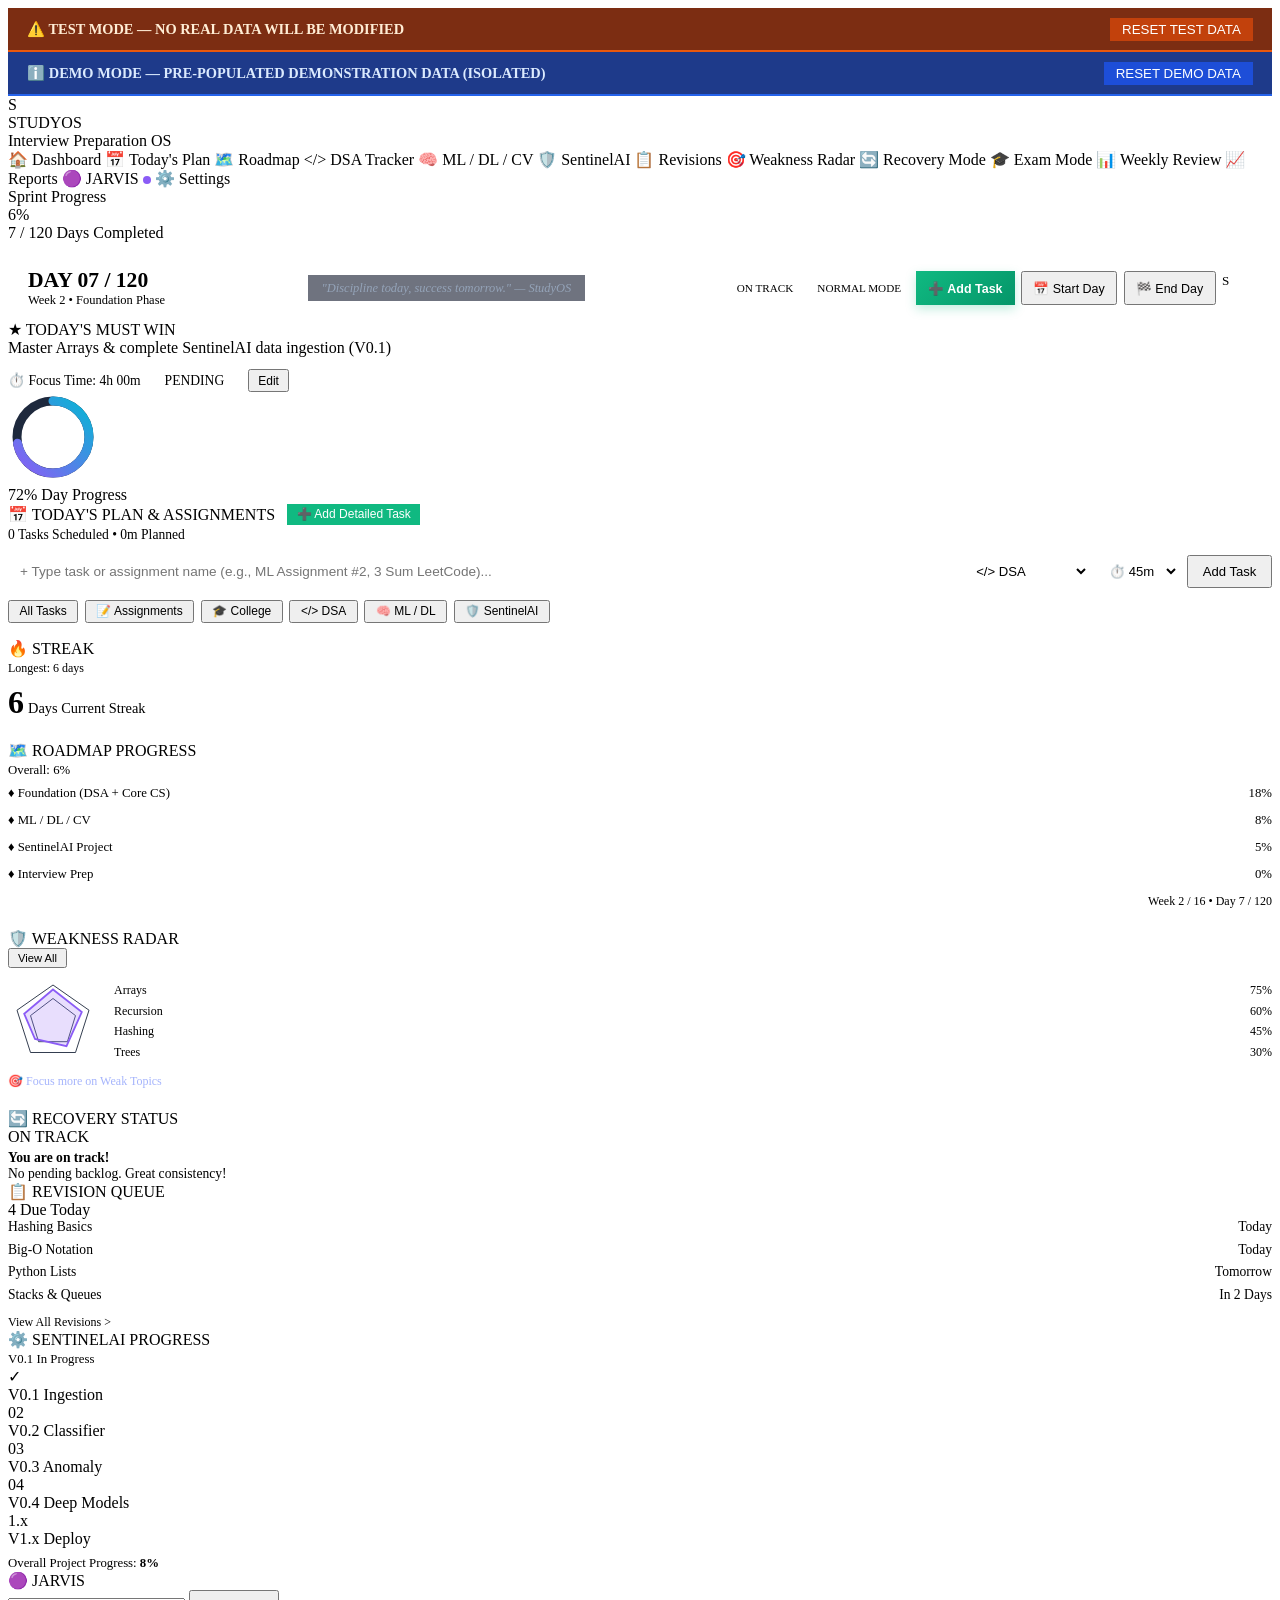
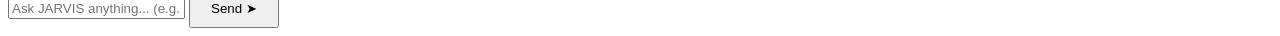
==== app/static/index.html @ 67cf2a75 "Initial commit: StudyOS production setup with docs, tests, and kiosk support" ====
<!DOCTYPE html>
<html lang="en">
<head>
  <meta charset="UTF-8">
  <meta name="viewport" content="width=device-width, initial-scale=1.0">
  <title>StudyOS — Interview Preparation Command Center</title>
  <link rel="stylesheet" href="/static/css/styles.css?v=3">
</head>
<body>
  <!-- Mode Banners -->
  <div id="test-mode-banner" style="display:none; background:#7c2d12; color:#ffedd5; padding:0.6rem 1.2rem; text-align:center; font-weight:600; font-size:0.9rem; border-bottom:2px solid #ea580c; display:flex; justify-content:space-between; align-items:center;">
    <span>⚠️ TEST MODE — NO REAL DATA WILL BE MODIFIED</span>
    <button class="btn btn-secondary" style="background:#c2410c; color:#fff; border:none; padding:0.25rem 0.75rem;" onclick="resetTestData()">RESET TEST DATA</button>
  </div>

  <div id="demo-mode-banner" style="display:none; background:#1e3a8a; color:#dbeafe; padding:0.6rem 1.2rem; text-align:center; font-weight:600; font-size:0.9rem; border-bottom:2px solid #2563eb; display:flex; justify-content:space-between; align-items:center;">
    <span>ℹ️ DEMO MODE — PRE-POPULATED DEMONSTRATION DATA (ISOLATED)</span>
    <button class="btn btn-secondary" style="background:#1d4ed8; color:#fff; border:none; padding:0.25rem 0.75rem;" onclick="resetDemoData()">RESET DEMO DATA</button>
  </div>

  <div class="app-container">
    <!-- Left Navigation Sidebar -->
    <aside class="sidebar">
      <div class="sidebar-brand">
        <div class="brand-icon">S</div>
        <div>
          <div class="brand-name">STUDYOS</div>
          <div class="brand-sub">Interview Preparation OS</div>
        </div>
      </div>

      <nav class="sidebar-nav">
        <a class="nav-item active" onclick="setActiveNavItem(this); loadDashboardData();"><span class="nav-item-icon">🏠</span> Dashboard</a>
        <a class="nav-item" onclick="setActiveNavItem(this); openModal('start-day-modal');"><span class="nav-item-icon">📅</span> Today's Plan</a>
        <a class="nav-item" onclick="openRoadmapHub(this)"><span class="nav-item-icon">🗺️</span> Roadmap</a>
        <a class="nav-item" onclick="openDsaTrackerHub(this)"><span class="nav-item-icon">&lt;/&gt;</span> DSA Tracker</a>
        <a class="nav-item" onclick="openMlConceptsHub(this)"><span class="nav-item-icon">🧠</span> ML / DL / CV</a>
        <a class="nav-item" onclick="openSentinelAiHub(this)"><span class="nav-item-icon">🛡️</span> SentinelAI</a>
        <a class="nav-item" onclick="openRevisionsHub(this)"><span class="nav-item-icon">📋</span> Revisions</a>
        <a class="nav-item" onclick="openWeaknessRadarHub(this)"><span class="nav-item-icon">🎯</span> Weakness Radar</a>
        <a class="nav-item" onclick="openRecoveryHub(this)"><span class="nav-item-icon">🔄</span> Recovery Mode</a>
        <a class="nav-item" onclick="openExamModeHub(this)"><span class="nav-item-icon">🎓</span> Exam Mode</a>
        <a class="nav-item" onclick="setActiveNavItem(this); openModal('weekly-review-modal');"><span class="nav-item-icon">📊</span> Weekly Review</a>
        <a class="nav-item" onclick="openReportsHub(this)"><span class="nav-item-icon">📈</span> Reports</a>
        <a class="nav-item" onclick="setActiveNavItem(this); document.getElementById('jarvis-input').focus();"><span class="nav-item-icon">🟣</span> JARVIS <span style="display:inline-block; width:8px; height:8px; background:#8b5cf6; border-radius:50%; margin-left:auto;"></span></a>
        <a class="nav-item" onclick="openSettingsHub(this)"><span class="nav-item-icon">⚙️</span> Settings</a>
      </nav>

      <!-- Sidebar Sprint Widget -->
      <div class="sidebar-sprint-widget">
        <div class="widget-title">Sprint Progress</div>
        <div id="sidebar-sprint-pct" class="widget-val">6%</div>
        <div id="sidebar-sprint-sub" class="widget-sub">7 / 120 Days Completed</div>
        <div class="progress-bar-bg" style="margin-top:0.5rem; height:6px;">
          <div id="sidebar-sprint-bar" class="progress-bar-fill" style="width:6%;"></div>
        </div>
      </div>
    </aside>

    <!-- Main Controller Section -->
    <main class="controller-main">
      <!-- Top Header Navbar -->
      <header class="top-header" style="display:flex; justify-content:space-between; align-items:center; padding:0.75rem 1.25rem; background:var(--bg-surface); border-bottom:1px solid var(--border-subtle); gap:0.75rem; width:100%; box-sizing:border-box;">
        <div class="header-day-info" style="display:flex; align-items:baseline; gap:0.5rem; flex-shrink:0;">
          <div>
            <div id="sprint-day-badge" class="header-day-title" style="font-family:var(--font-display); font-size:1.35rem; font-weight:800; white-space:nowrap;">DAY 07 / 120</div>
            <div id="sprint-month-text" class="header-week-sub" style="font-size:0.78rem; color:var(--text-secondary); white-space:nowrap;">Week 2 • Foundation Phase</div>
          </div>
        </div>

        <div class="header-quote-box" style="background:rgba(15,23,42,0.6); border:1px solid var(--border-subtle); border-radius:var(--radius-sm); padding:0.35rem 0.85rem; text-align:center; font-size:0.78rem; color:#94A3B8; font-style:italic; white-space:nowrap; overflow:hidden; text-overflow:ellipsis; max-width:260px;">
          "Discipline today, success tomorrow." — StudyOS
        </div>

        <div class="header-actions" style="display:flex; align-items:center; gap:0.4rem; flex-shrink:0; flex-wrap:nowrap;">
          <span id="health-badge" class="badge badge-green" style="white-space:nowrap; flex-shrink:0; font-size:0.7rem; padding:0.25rem 0.55rem;">ON TRACK</span>
          <span id="sprint-mode-badge" class="badge badge-indigo" style="white-space:nowrap; flex-shrink:0; font-size:0.7rem; padding:0.25rem 0.55rem;">NORMAL MODE</span>
          
          <button id="start-sprint-btn" class="btn btn-accent" style="display:none; white-space:nowrap; flex-shrink:0; background:linear-gradient(135deg, #6366F1, #8B5CF6); color:#fff; font-weight:700; border:none; padding:0.35rem 0.65rem; height:34px; font-size:0.78rem;" onclick="openModal('start-sprint-modal')">🚀 Start Sprint</button>

          <button class="btn btn-accent" style="white-space:nowrap; flex-shrink:0; background:linear-gradient(135deg, #10B981, #059669); color:#fff; font-weight:700; border:none; padding:0.35rem 0.75rem; height:34px; font-size:0.78rem; box-shadow:0 4px 10px rgba(16,185,129,0.25);" onclick="openModal('add-task-modal')">➕ Add Task</button>
          <button class="btn btn-primary" style="white-space:nowrap; flex-shrink:0; padding:0.35rem 0.65rem; height:34px; font-size:0.78rem;" onclick="openModal('start-day-modal')">📅 Start Day</button>
          <button class="btn btn-secondary" style="white-space:nowrap; flex-shrink:0; padding:0.35rem 0.65rem; height:34px; font-size:0.78rem;" onclick="openModal('end-day-modal')">🏁 End Day</button>
          <div class="avatar-circle" style="flex-shrink:0; width:30px; height:30px; font-size:0.82rem;" title="User Profile">S</div>
        </div>
      </header>

      <!-- Main Dashboard Content Grid -->
      <div class="dashboard-grid">

        <!-- Row 1: Today's Must Win Banner Card -->
        <div class="card col-12 must-win-card">
          <div style="flex:1;">
            <div class="must-win-title">
              ★ TODAY'S MUST WIN
            </div>
            <div id="ctrl-must-win-text" class="must-win-text">
              Master Arrays & complete SentinelAI data ingestion (V0.1)
            </div>
            <div style="display:flex; gap:1.5rem; align-items:center; margin-top:0.75rem; font-size:0.85rem; color:var(--text-secondary);">
              <span>⏱️ Focus Time: 4h 00m</span>
              <span id="ctrl-must-win-badge" class="badge badge-indigo">PENDING</span>
              <button class="btn btn-secondary" style="padding:0.15rem 0.5rem; font-size:0.75rem;" onclick="promptUpdateMustWin()">Edit</button>
            </div>
          </div>

          <!-- Circular Ring Gauge Chart -->
          <div class="must-win-ring-container">
            <div class="ring-gauge-box">
              <svg width="90" height="90" viewBox="0 0 100 100">
                <circle cx="50" cy="50" r="40" stroke="#1E293D" stroke-width="10" fill="none" />
                <circle id="must-win-ring-circle" cx="50" cy="50" r="40" stroke="url(#gradient-ring)" stroke-width="10" fill="none" stroke-dasharray="251.2" stroke-dashoffset="70" stroke-linecap="round" transform="rotate(-90 50 50)" />
                <defs>
                  <linearGradient id="gradient-ring" x1="0%" y1="0%" x2="100%" y2="100%">
                    <stop offset="0%" stop-color="#8B5CF6" />
                    <stop offset="100%" stop-color="#06B6D4" />
                  </linearGradient>
                </defs>
              </svg>
              <div class="ring-gauge-val">
                <span id="must-win-ring-pct">72%</span>
                <span class="ring-gauge-label">Day Progress</span>
              </div>
            </div>
          </div>
        </div>

        <!-- Row 2 Left Column: Today's Plan (Span 8) -->
        <div class="card col-8">
          <div class="card-header" style="align-items:center; margin-bottom:0.75rem;">
            <div style="display:flex; align-items:center; gap:0.75rem;">
              <div class="card-title">📅 TODAY'S PLAN & ASSIGNMENTS</div>
              <button class="btn btn-accent" style="background:#10B981; color:#fff; font-size:0.75rem; padding:0.2rem 0.6rem; border:none;" onclick="openModal('add-task-modal')">➕ Add Detailed Task</button>
            </div>
            <span id="task-progress-text" style="font-size:0.85rem; color:var(--text-secondary); font-family:var(--font-mono);">0 Tasks Scheduled • 0m Planned</span>
          </div>
          
          <!-- Inline Quick Task & Assignment Adder -->
          <form onsubmit="handleQuickTaskAdd(event)" style="display:flex; gap:0.5rem; margin-bottom:0.75rem;">
            <input type="text" id="quick-task-title" placeholder="+ Type task or assignment name (e.g., ML Assignment #2, 3 Sum LeetCode)..." style="flex:1; background:var(--bg-surface); border:1px solid var(--border-bright); color:var(--text-primary); padding:0.45rem 0.75rem; border-radius:var(--radius-sm); font-size:0.85rem;" required>
            <select id="quick-task-cat" style="background:var(--bg-surface); border:1px solid var(--border-bright); color:var(--text-primary); padding:0.45rem 0.5rem; border-radius:var(--radius-sm); font-size:0.82rem;">
              <option value="Assignment">📝 Assignment</option>
              <option value="College">🎓 College</option>
              <option value="DSA" selected>&lt;/&gt; DSA</option>
              <option value="ML">🧠 ML</option>
              <option value="DL">⚡ DL</option>
              <option value="SentinelAI">🛡️ SentinelAI</option>
              <option value="General">📌 General</option>
            </select>
            <select id="quick-task-mins" style="background:var(--bg-surface); border:1px solid var(--border-bright); color:var(--text-primary); padding:0.45rem 0.5rem; border-radius:var(--radius-sm); font-size:0.82rem;">
              <option value="30">⏱️ 30m</option>
              <option value="45" selected>⏱️ 45m</option>
              <option value="60">⏱️ 60m</option>
              <option value="90">⏱️ 90m</option>
              <option value="120">⏱️ 2h</option>
            </select>
            <button type="submit" class="btn btn-primary" style="padding:0.45rem 0.85rem; font-size:0.82rem; flex-shrink:0;">Add Task</button>
          </form>

          <!-- Category Filter Chips -->
          <div style="display:flex; gap:0.4rem; margin-bottom:0.85rem; flex-wrap:wrap;">
            <button class="btn btn-secondary task-filter-btn active" style="padding:0.15rem 0.6rem; font-size:0.75rem;" onclick="filterTasks('ALL', this)">All Tasks</button>
            <button class="btn btn-secondary task-filter-btn" style="padding:0.15rem 0.6rem; font-size:0.75rem;" onclick="filterTasks('Assignment', this)">📝 Assignments</button>
            <button class="btn btn-secondary task-filter-btn" style="padding:0.15rem 0.6rem; font-size:0.75rem;" onclick="filterTasks('College', this)">🎓 College</button>
            <button class="btn btn-secondary task-filter-btn" style="padding:0.15rem 0.6rem; font-size:0.75rem;" onclick="filterTasks('DSA', this)">&lt;/&gt; DSA</button>
            <button class="btn btn-secondary task-filter-btn" style="padding:0.15rem 0.6rem; font-size:0.75rem;" onclick="filterTasks('ML', this)">🧠 ML / DL</button>
            <button class="btn btn-secondary task-filter-btn" style="padding:0.15rem 0.6rem; font-size:0.75rem;" onclick="filterTasks('SentinelAI', this)">🛡️ SentinelAI</button>
          </div>

          <div class="progress-bar-bg" style="margin-bottom:1rem;"><div id="task-progress-fill" class="progress-bar-fill" style="width:0%;"></div></div>
          
          <div id="today-tasks-list">
            <!-- Dynamically populated -->
          </div>
        </div>

        <!-- Row 2 Right Column: Telemetry & Widgets Stack (Span 4) -->
        <div class="col-4" style="display:flex; flex-direction:column; gap:1.25rem;">
          <!-- Streak Card -->
          <div class="card">
            <div class="card-header" style="margin-bottom:0.5rem;">
              <div class="card-title">🔥 STREAK</div>
              <span style="font-size:0.75rem; color:var(--text-muted);">Longest: 6 days</span>
            </div>
            <div style="display:flex; justify-content:space-between; align-items:center;">
              <div>
                <span id="streak-days-val" style="font-family:var(--font-display); font-size:2rem; font-weight:800; color:var(--text-primary);">6</span>
                <span style="font-size:0.9rem; color:var(--text-secondary);"> Days Current Streak</span>
              </div>
              <div style="display:flex; gap:0.35rem;">
                <span style="width:10px; height:10px; border-radius:50%; background:var(--status-green);" title="Mon"></span>
                <span style="width:10px; height:10px; border-radius:50%; background:var(--status-green);" title="Tue"></span>
                <span style="width:10px; height:10px; border-radius:50%; background:var(--status-green);" title="Wed"></span>
                <span style="width:10px; height:10px; border-radius:50%; background:var(--status-green);" title="Thu"></span>
                <span style="width:10px; height:10px; border-radius:50%; background:var(--status-green);" title="Fri"></span>
                <span style="width:10px; height:10px; border-radius:50%; background:var(--status-green);" title="Sat"></span>
                <span style="width:10px; height:10px; border-radius:50%; background:var(--border-subtle);" title="Sun"></span>
              </div>
            </div>
          </div>

          <!-- Roadmap Progress Card -->
          <div class="card" onclick="openRoadmapHub()" style="cursor:pointer;">
            <div class="card-header" style="margin-bottom:0.5rem;">
              <div class="card-title">🗺️ ROADMAP PROGRESS</div>
              <span style="font-size:0.8rem; font-family:var(--font-mono); color:var(--accent-indigo);">Overall: 6%</span>
            </div>
            <div style="display:flex; flex-direction:column; gap:0.5rem; font-size:0.8rem;">
              <div>
                <div style="display:flex; justify-content:space-between; color:var(--text-secondary);">
                  <span>♦ Foundation (DSA + Core CS)</span>
                  <span id="dsa-solved-val">18%</span>
                </div>
                <div class="progress-bar-bg" style="height:4px;"><div class="progress-bar-fill" style="width:18%; background:var(--status-green);"></div></div>
              </div>
              <div>
                <div style="display:flex; justify-content:space-between; color:var(--text-secondary);">
                  <span>♦ ML / DL / CV</span>
                  <span id="concepts-mastered-val">8%</span>
                </div>
                <div class="progress-bar-bg" style="height:4px;"><div class="progress-bar-fill" style="width:8%; background:var(--accent-blue);"></div></div>
              </div>
              <div>
                <div style="display:flex; justify-content:space-between; color:var(--text-secondary);">
                  <span>♦ SentinelAI Project</span>
                  <span id="sentinel-ver-val">5%</span>
                </div>
                <div class="progress-bar-bg" style="height:4px;"><div class="progress-bar-fill" style="width:5%; background:var(--accent-purple);"></div></div>
              </div>
              <div>
                <div style="display:flex; justify-content:space-between; color:var(--text-secondary);">
                  <span>♦ Interview Prep</span>
                  <span>0%</span>
                </div>
                <div class="progress-bar-bg" style="height:4px;"><div class="progress-bar-fill" style="width:0%;"></div></div>
              </div>
            </div>
            <div id="dsa-target-text" style="font-size:0.75rem; color:var(--text-muted); margin-top:0.5rem; text-align:right;">Week 2 / 16 • Day 7 / 120</div>
          </div>

          <!-- Weakness Radar Card -->
          <div class="card" onclick="openWeaknessRadarHub()" style="cursor:pointer;">
            <div class="card-header" style="margin-bottom:0.5rem;">
              <div class="card-title">🛡️ WEAKNESS RADAR</div>
              <button class="btn btn-secondary" style="padding:0.15rem 0.5rem; font-size:0.7rem;">View All</button>
            </div>
            
            <div style="display:flex; align-items:center; gap:1rem;">
              <svg width="90" height="90" viewBox="0 0 100 100" style="flex-shrink:0;">
                <polygon points="50,10 90,38 75,85 25,85 10,38" fill="none" stroke="#1E293D" stroke-width="1" />
                <polygon points="50,25 75,44 66,73 34,73 25,44" fill="none" stroke="#2B3A55" stroke-width="1" />
                <polygon points="50,15 82,40 65,78 30,70 18,42" fill="rgba(139,92,246,0.2)" stroke="#8B5CF6" stroke-width="2" />
              </svg>

              <div id="ctrl-weakness-list" style="flex:1; display:flex; flex-direction:column; gap:0.35rem; font-size:0.75rem;">
                <div style="display:flex; justify-content:space-between;"><span>Arrays</span><span style="color:var(--status-red);">75%</span></div>
                <div style="display:flex; justify-content:space-between;"><span>Recursion</span><span style="color:var(--status-orange);">60%</span></div>
                <div style="display:flex; justify-content:space-between;"><span>Hashing</span><span style="color:var(--status-yellow);">45%</span></div>
                <div style="display:flex; justify-content:space-between;"><span>Trees</span><span style="color:var(--status-green);">30%</span></div>
              </div>
            </div>
            <div style="font-size:0.75rem; color:#A5B4FC; margin-top:0.5rem;">🎯 Focus more on Weak Topics</div>
          </div>

          <!-- Recovery Status Card -->
          <div class="card" onclick="openRecoveryHub()" style="border-left:4px solid var(--status-green); cursor:pointer;">
            <div class="card-header" style="margin-bottom:0.25rem;">
              <div class="card-title">🔄 RECOVERY STATUS</div>
              <span id="ctrl-recovery-badge" class="badge badge-green">ON TRACK</span>
            </div>
            <div id="ctrl-recovery-box" style="font-size:0.85rem; color:var(--text-secondary);">
              <strong style="color:var(--status-green);">You are on track!</strong><br>
              No pending backlog. Great consistency!
            </div>
          </div>
        </div>

        <!-- Row 3 Bottom Left: Revision Queue & SentinelAI Progress (Span 8) -->
        <div class="card col-4" onclick="openRevisionsHub()" style="cursor:pointer;">
          <div class="card-header">
            <div class="card-title">📋 REVISION QUEUE</div>
            <span id="revisions-count-text" class="badge badge-yellow">4 Due Today</span>
          </div>
          <div id="ctrl-revisions-list" style="display:flex; flex-direction:column; gap:0.4rem; font-size:0.85rem;">
            <div style="display:flex; justify-content:space-between; color:var(--text-primary);">
              <span>Hashing Basics</span> <span style="color:var(--status-green);">Today</span>
            </div>
            <div style="display:flex; justify-content:space-between; color:var(--text-primary);">
              <span>Big-O Notation</span> <span style="color:var(--status-green);">Today</span>
            </div>
            <div style="display:flex; justify-content:space-between; color:var(--text-muted);">
              <span>Python Lists</span> <span>Tomorrow</span>
            </div>
            <div style="display:flex; justify-content:space-between; color:var(--text-muted);">
              <span>Stacks & Queues</span> <span>In 2 Days</span>
            </div>
          </div>
          <a style="font-size:0.75rem; color:var(--accent-indigo); text-decoration:none; display:inline-block; margin-top:0.75rem;">View All Revisions &gt;</a>
        </div>

        <div class="card col-8" onclick="openSentinelAiHub()" style="cursor:pointer;">
          <div class="card-header">
            <div class="card-title">⚙️ SENTINELAI PROGRESS</div>
            <span id="sentinel-pct-text" style="font-size:0.8rem; font-family:var(--font-mono); color:var(--accent-indigo);">V0.1 In Progress</span>
          </div>

          <!-- Pipeline Nodes Graphic -->
          <div class="pipeline-nodes">
            <div style="position:absolute; top:25px; left:10%; right:10%; height:2px; background:var(--border-subtle); z-index:1;"></div>
            <div class="pipeline-node">
              <div class="node-circle active">✓</div>
              <div class="node-label active">V0.1 Ingestion</div>
            </div>
            <div class="pipeline-node">
              <div class="node-circle">02</div>
              <div class="node-label">V0.2 Classifier</div>
            </div>
            <div class="pipeline-node">
              <div class="node-circle">03</div>
              <div class="node-label">V0.3 Anomaly</div>
            </div>
            <div class="pipeline-node">
              <div class="node-circle">04</div>
              <div class="node-label">V0.4 Deep Models</div>
            </div>
            <div class="pipeline-node">
              <div class="node-circle">1.x</div>
              <div class="node-label">V1.x Deploy</div>
            </div>
          </div>
          <div style="font-size:0.8rem; color:var(--text-secondary); margin-top:0.5rem;">Overall Project Progress: <strong style="color:var(--text-primary);">8%</strong></div>
        </div>

        <!-- Row 4 Bottom Full Width: JARVIS Dock Console -->
        <div class="col-12">
          <form id="jarvis-form" onsubmit="handleJarvisSubmit(event)" class="jarvis-dock-bar">
            <div class="jarvis-badge-tag">
              <span>🟣</span> JARVIS
            </div>
            <input type="text" id="jarvis-input" class="jarvis-input-field" placeholder="Ask JARVIS anything... (e.g., add task, explain concept, show progress)" required>
            <button type="submit" class="btn btn-accent" style="padding:0.6rem 1.25rem;">Send ➤</button>
          </form>
          <div id="jarvis-chat-log" style="display:none; background:var(--bg-surface); border:1px solid var(--border-subtle); border-radius:var(--radius-sm); padding:0.75rem; margin-top:0.5rem; font-family:var(--font-mono); font-size:0.85rem; max-height:120px; overflow-y:auto;"></div>
        </div>

      </div>
    </main>
  </div>

  <!-- ==========================================
       1. ADD TASK & ASSIGNMENT MODAL
       ========================================== -->
  <div id="add-task-modal" class="modal-overlay" style="display:none;">
    <div class="modal-content" style="max-width:550px;">
      <div class="card-header">
        <div class="card-title">➕ ADD NEW TASK OR ASSIGNMENT</div>
        <button class="btn btn-secondary" onclick="closeModal('add-task-modal')">X</button>
      </div>
      <form onsubmit="handleAddTaskModalSubmit(event)">
        <div class="form-group">
          <label>Title / Assignment Name *</label>
          <input type="text" id="atm-title" placeholder="e.g. ML Assignment #2, 3Sum LeetCode, Review ResNet" required>
        </div>
        <div style="display:flex; gap:1rem;">
          <div class="form-group" style="flex:1;">
            <label>Category / Type *</label>
            <select id="atm-category">
              <option value="Assignment" selected>📝 Assignment</option>
              <option value="College">🎓 College</option>
              <option value="DSA">&lt;/&gt; DSA</option>
              <option value="ML">🧠 ML</option>
              <option value="DL">⚡ DL</option>
              <option value="SentinelAI">🛡️ SentinelAI</option>
              <option value="General">📌 General</option>
            </select>
          </div>
          <div class="form-group" style="flex:1;">
            <label>Priority</label>
            <select id="atm-priority">
              <option value="high">🔥 High Priority</option>
              <option value="medium" selected>⚡ Medium</option>
              <option value="low">🌱 Low</option>
            </select>
          </div>
        </div>
        <div style="display:flex; gap:1rem;">
          <div class="form-group" style="flex:1;">
            <label>Estimated Time (mins)</label>
            <input type="number" id="atm-mins" value="45" min="5" step="5" required>
          </div>
          <div class="form-group" style="flex:1;">
            <label>Scheduled / Due Date</label>
            <input type="date" id="atm-due-date" required>
          </div>
        </div>
        <div class="form-group">
          <label>Notes / Details (Optional)</label>
          <textarea id="atm-notes" rows="3" placeholder="Add submission deadlines, key steps, or instructions..."></textarea>
        </div>
        <div style="display:flex; gap:0.75rem; margin-top:1.25rem;">
          <button type="submit" class="btn btn-accent" style="flex:1; background:linear-gradient(135deg, #10B981, #059669); color:#fff; font-weight:700; border:none; padding:0.6rem;">Create Task / Assignment</button>
          <button type="button" class="btn btn-secondary" onclick="closeModal('add-task-modal')">Cancel</button>
        </div>
      </form>
    </div>
  </div>

  <!-- ==========================================
       REAL ROADMAP MODAL HUB (ALL 16 WEEKS)
       ========================================== -->
  <div id="roadmap-modal" class="modal-overlay" style="display:none;">
    <div class="modal-content" style="max-width:850px; max-height:85vh; display:flex; flex-direction:column;">
      <div class="card-header">
        <div class="card-title">🗺️ REAL 120-DAY INTERVIEW PREPARATION ROADMAP</div>
        <button class="btn btn-secondary" onclick="closeModal('roadmap-modal')">X</button>
      </div>
      
      <!-- Month Filter Pills -->
      <div style="display:flex; gap:0.5rem; margin-bottom:1rem; flex-wrap:wrap;">
        <button id="rm-filter-btn-0" class="btn btn-primary" style="font-size:0.8rem;" onclick="filterRoadmapMonth(0)">ALL 16 WEEKS</button>
        <button id="rm-filter-btn-1" class="btn btn-secondary" style="font-size:0.8rem;" onclick="filterRoadmapMonth(1)">MONTH 1: FOUNDATION</button>
        <button id="rm-filter-btn-2" class="btn btn-secondary" style="font-size:0.8rem;" onclick="filterRoadmapMonth(2)">MONTH 2: DL + CV</button>
        <button id="rm-filter-btn-3" class="btn btn-secondary" style="font-size:0.8rem;" onclick="filterRoadmapMonth(3)">MONTH 3: ADVANCED INTELLIGENCE</button>
        <button id="rm-filter-btn-4" class="btn btn-secondary" style="font-size:0.8rem;" onclick="filterRoadmapMonth(4)">MONTH 4: INTERVIEW MODE</button>
      </div>

      <!-- Real Roadmap Weeks List -->
      <div id="roadmap-weeks-list" style="flex:1; overflow-y:auto; padding-right:0.5rem;">
        <div style="color:var(--text-muted); font-size:0.9rem;">Loading full 16-week database roadmap...</div>
      </div>
    </div>
  </div>

  <!-- 2. DSA Tracker Modal -->
  <div id="dsa-tracker-modal" class="modal-overlay" style="display:none;">
    <div class="modal-content">
      <div class="card-header">
        <div class="card-title">&lt;/&gt; DSA PROBLEMS TRACKER</div>
        <button class="btn btn-secondary" onclick="closeModal('dsa-tracker-modal')">X</button>
      </div>
      <form onsubmit="handleLogDsaSubmit(event)">
        <div class="form-group">
          <label>Problem Name</label>
          <input type="text" id="dsa-prob-name" placeholder="e.g. 3Sum / Two Sum" required>
        </div>
        <div class="form-group">
          <label>Topic Category</label>
          <select id="dsa-prob-topic">
            <option value="Arrays" selected>Arrays & Hashing</option>
            <option value="Two Pointers">Two Pointers</option>
            <option value="Sliding Window">Sliding Window</option>
            <option value="Trees">Binary Trees</option>
            <option value="DP">Dynamic Programming</option>
            <option value="Graphs">Graphs</option>
          </select>
        </div>
        <div style="display:flex; gap:1rem;">
          <div class="form-group" style="flex:1;">
            <label>Difficulty</label>
            <select id="dsa-prob-diff">
              <option value="Easy">Easy</option>
              <option value="Medium" selected>Medium</option>
              <option value="Hard">Hard</option>
            </select>
          </div>
          <div class="form-group" style="flex:1;">
            <label>Time Taken (mins)</label>
            <input type="number" id="dsa-prob-time" value="30" required>
          </div>
        </div>
        <button type="submit" class="btn btn-primary" style="width:100%; margin-top:0.5rem;">Log Solved Problem</button>
      </form>
    </div>
  </div>

  <!-- 3. ML / DL / CV Concepts Modal -->
  <div id="ml-concepts-modal" class="modal-overlay" style="display:none;">
    <div class="modal-content">
      <div class="card-header">
        <div class="card-title">🧠 ML / DL / CV CONCEPTS LOG</div>
        <button class="btn btn-secondary" onclick="closeModal('ml-concepts-modal')">X</button>
      </div>
      <form onsubmit="handleLogConceptSubmit(event)">
        <div class="form-group">
          <label>Concept Mastered Name</label>
          <input type="text" id="concept-name-input" placeholder="e.g. Backpropagation Math / ResNet Residual Connections" required>
        </div>
        <button type="submit" class="btn btn-primary" style="width:100%;">Record Concept Mastery</button>
      </form>
    </div>
  </div>

  <!-- 4. SentinelAI Modal -->
  <div id="sentinelai-modal" class="modal-overlay" style="display:none;">
    <div class="modal-content">
      <div class="card-header">
        <div class="card-title">🛡️ SENTINELAI ARCHITECTURE HUB</div>
        <button class="btn btn-secondary" onclick="closeModal('sentinelai-modal')">X</button>
      </div>
      <div style="background:var(--bg-surface); padding:1rem; border-radius:var(--radius-sm); font-size:0.9rem; line-height:1.6; color:var(--text-secondary); margin-bottom:1.5rem;">
        <strong style="color:var(--text-primary);">SentinelAI Pipeline Status:</strong><br>
        • V0.1: Baseline Data Ingestion & Pandas Preprocessing (ACTIVE)<br>
        • V0.2: Feature Extractor & Baseline Classifier<br>
        • V0.3: Anomaly Detection Engine<br>
        • V0.4: Deep Learning Vision Models<br>
        • V1.0: Full Production API Deployment
      </div>
      <button class="btn btn-primary" style="width:100%;" onclick="closeModal('sentinelai-modal')">Close Hub</button>
    </div>
  </div>

  <!-- 5. Revisions Modal -->
  <div id="revisions-modal" class="modal-overlay" style="display:none;">
    <div class="modal-content">
      <div class="card-header">
        <div class="card-title">📋 SPACED REVISION MANAGER</div>
        <button class="btn btn-secondary" onclick="closeModal('revisions-modal')">X</button>
      </div>
      <div id="revisions-modal-list" style="font-size:0.9rem; color:var(--text-secondary); margin-bottom:1.5rem;">
        Spaced Revisions keep your retention at 100% using Fibonacci interval scaling. Mark items done directly from the main dashboard!
      </div>
      <button class="btn btn-primary" style="width:100%;" onclick="closeModal('revisions-modal')">Close Manager</button>
    </div>
  </div>

  <!-- 6. Weakness Radar Modal -->
  <div id="weakness-modal" class="modal-overlay" style="display:none;">
    <div class="modal-content">
      <div class="card-header">
        <div class="card-title">🎯 WEAKNESS RADAR & MISTAKES LOG</div>
        <button class="btn btn-secondary" onclick="closeModal('weakness-modal')">X</button>
      </div>
      <form onsubmit="handleAddMistakeSubmit(event)">
        <div class="form-group">
          <label>Mistake Category / Type</label>
          <input type="text" id="mistake-type-input" placeholder="e.g. Array Off-by-one / Matrix Bounds" required>
        </div>
        <div class="form-group">
          <label>Mistake Description & Correction Note</label>
          <textarea id="mistake-desc-input" rows="3" placeholder="Explain what went wrong and how to solve it cleanly next time..." required></textarea>
        </div>
        <button type="submit" class="btn btn-primary" style="width:100%;">Log Mistake to Radar</button>
      </form>
    </div>
  </div>

  <!-- 7. Recovery Mode Modal -->
  <div id="recovery-modal" class="modal-overlay" style="display:none;">
    <div class="modal-content">
      <div class="card-header">
        <div class="card-title">🔄 RECOVERY MODE SCHEDULER</div>
        <button class="btn btn-secondary" onclick="closeModal('recovery-modal')">X</button>
      </div>
      <div style="background:var(--bg-surface); padding:1rem; border-radius:var(--radius-sm); font-size:0.9rem; line-height:1.6; color:var(--text-secondary); margin-bottom:1.5rem;">
        <strong style="color:var(--status-green);">Recovery Engine Logic:</strong><br>
        When missed hours occur, StudyOS caps daily recovery at +1.5h (normal) or +0.5h (Exam Mode) to prevent overwhelming workload. It automatically redistributes missed hours cleanly across future days.
      </div>
      <button class="btn btn-primary" style="width:100%;" onclick="closeModal('recovery-modal')">Close Recovery View</button>
    </div>
  </div>

  <!-- 8. Exam Mode Modal -->
  <div id="exam-mode-modal" class="modal-overlay" style="display:none;">
    <div class="modal-content">
      <div class="card-header">
        <div class="card-title">🎓 SEMESTER EXAM MODE</div>
        <button class="btn btn-secondary" onclick="closeModal('exam-mode-modal')">X</button>
      </div>
      <div style="background:var(--bg-surface); padding:1.25rem; border-radius:var(--radius-sm); font-size:0.9rem; line-height:1.6; color:var(--text-secondary); margin-bottom:1.5rem; border-left:4px solid var(--status-yellow);">
        <strong style="color:var(--status-yellow);">EXAM MODE PHILOSOPHY & LOGIC:</strong><br><br>
        1. <strong>Protect Academic Grades:</strong> Automatically allocates 120 mins daily specifically to <em>College Exam Prep & Review</em>.<br>
        2. <strong>Maintain Momentum:</strong> Reduces normal DSA/ML workload to lightweight 15–30 min retention slots so your 120-day streak is never broken.<br>
        3. <strong>Cap Backlog Accumulation:</strong> Reduces daily recovery backlog caps to 0.5 hrs, ensuring missed hours don't build overwhelming pressure.<br>
        4. <strong>Wall Alert Integration:</strong> Highlights upcoming college exams on Wall Display Screen 4.
      </div>
      <button class="btn btn-accent" style="width:100%;" onclick="toggleExamMode(); closeModal('exam-mode-modal');">Toggle Exam Mode ON / OFF</button>
    </div>
  </div>

  <!-- 9. Reports & Backup Modal -->
  <div id="reports-modal" class="modal-overlay" style="display:none;">
    <div class="modal-content">
      <div class="card-header">
        <div class="card-title">📈 REPORTS & BACKUP HUB</div>
        <button class="btn btn-secondary" onclick="closeModal('reports-modal')">X</button>
      </div>
      <div style="margin-bottom:1.5rem; font-size:0.9rem; color:var(--text-secondary);">
        Daily and Weekly Markdown reports are generated in the <code>reports/</code> folder upon completing Day End reviews.
      </div>
      <button class="btn btn-primary" style="width:100%;" onclick="triggerManualBackup(); closeModal('reports-modal');">Trigger Manual Backup & Data Export</button>
    </div>
  </div>

  <!-- 10. Settings & Environment Modal -->
  <div id="settings-modal" class="modal-overlay" style="display:none;">
    <div class="modal-content">
      <div class="card-header">
        <div class="card-title">⚙️ SYSTEM SETTINGS & ENVIRONMENT</div>
        <button class="btn btn-secondary" onclick="closeModal('settings-modal')">X</button>
      </div>
      <div style="display:flex; flex-direction:column; gap:1rem; margin-bottom:1.5rem;">
        <button class="btn btn-primary" onclick="requestEnvSwitch('REAL'); closeModal('settings-modal');">Switch to REAL MODE</button>
        <button class="btn btn-secondary" onclick="requestEnvSwitch('TEST'); closeModal('settings-modal');">Switch to TEST MODE</button>
        <button class="btn btn-secondary" onclick="requestEnvSwitch('DEMO'); closeModal('settings-modal');">Switch to DEMO MODE</button>
        <button class="btn btn-secondary" onclick="toggleWallSleep(); closeModal('settings-modal');">Activate Wall Sleep Mode</button>
      </div>
      <button class="btn btn-secondary" style="width:100%;" onclick="closeModal('settings-modal')">Close Settings</button>
    </div>
  </div>

  <!-- Start Day, End Day, Sprint Modals -->
  <div id="start-day-modal" class="modal-overlay" style="display:none;">
    <div class="modal-content">
      <div class="card-header">
        <div class="card-title">START DAY — Initialize Daily Schedule</div>
        <button class="btn btn-secondary" onclick="closeModal('start-day-modal')">X</button>
      </div>
      <form onsubmit="handleStartDaySubmit(event)">
        <div class="form-group">
          <label>Today's Must Win Outcome (Accountability Priority)</label>
          <input type="text" id="sd-must-win" placeholder="e.g. Master Arrays & complete SentinelAI data ingestion (V0.1)" required>
        </div>
        <div class="form-group">
          <label>Available Focused Hours Today</label>
          <input type="number" step="0.5" id="sd-hours" value="4.0" required>
        </div>
        <div class="form-group">
          <label>College Constraints / Schedule</label>
          <input type="text" id="sd-constraints" placeholder="e.g. College until 4 PM">
        </div>
        <div class="form-group">
          <label>Energy Level</label>
          <select id="sd-energy">
            <option value="High" selected>High Energy</option>
            <option value="Medium">Medium Energy</option>
            <option value="Low">Low / Recovery</option>
          </select>
        </div>
        <button type="submit" class="btn btn-primary" style="width:100%; margin-top:1rem;">Generate Optimized Plan & Must Win</button>
      </form>
    </div>
  </div>

  <div id="end-day-modal" class="modal-overlay" style="display:none;">
    <div class="modal-content">
      <div class="card-header">
        <div class="card-title">END DAY — Complete Review & Generate Report</div>
        <button class="btn btn-secondary" onclick="closeModal('end-day-modal')">X</button>
      </div>
      <form onsubmit="handleEndDaySubmit(event)">
        <div class="form-group">
          <label>Did you achieve today's Must Win?</label>
          <select id="ed-must-win-result">
            <option value="achieved" selected>Achieved (100% Complete)</option>
            <option value="partially_achieved">Partially Achieved</option>
            <option value="missed">Missed</option>
          </select>
        </div>
        <div class="form-group">
          <label>Focused Hours Completed Today</label>
          <input type="number" step="0.5" id="ed-hours" value="4.0" required>
        </div>
        <div class="form-group">
          <label>Key Learnings / Concepts Summary</label>
          <textarea id="ed-learned" rows="3" placeholder="Summary of what you learned today..."></textarea>
        </div>
        <div class="form-group">
          <label>Mistakes to Remember / Unresolved Issues</label>
          <textarea id="ed-mistakes" rows="2" placeholder="Note any mistakes or weaknesses..."></textarea>
        </div>
        <button type="submit" class="btn btn-primary" style="width:100%; margin-top:1rem;">End Day & Save Report</button>
      </form>
    </div>
  </div>

  <div id="start-sprint-modal" class="modal-overlay" style="display:none;">
    <div class="modal-content">
      <div class="card-header">
        <div class="card-title">🚀 START 120-DAY INTERVIEW SPRINT</div>
        <button class="btn btn-secondary" onclick="closeModal('start-sprint-modal')">X</button>
      </div>
      <form onsubmit="handleStartSprintSubmit(event)">
        <div class="form-group">
          <label>Sprint Start Date</label>
          <input type="date" id="sprint-start-date-input" required>
        </div>
        <button type="submit" class="btn btn-accent" style="width:100%; margin-top:1rem;">Activate 120-Day Sprint</button>
      </form>
    </div>
  </div>

  <div id="weekly-review-modal" class="modal-overlay" style="display:none;">
    <div class="modal-content">
      <div class="card-header">
        <div class="card-title">📊 WEEKLY REVIEW — Strategic Audit</div>
        <button class="btn btn-secondary" onclick="closeModal('weekly-review-modal')">X</button>
      </div>
      <form onsubmit="handleWeeklyReviewSubmit(event)">
        <div class="form-group">
          <label>1. Root cause of any missed work this week?</label>
          <input type="text" id="wr-q1" placeholder="e.g. Underestimated SentinelAI setup" required>
        </div>
        <div class="form-group">
          <label>2. Single biggest difficulty experienced?</label>
          <input type="text" id="wr-q2" placeholder="e.g. Dynamic programming recursion trees" required>
        </div>
        <div class="form-group">
          <label>3. How will you adjust your schedule next week?</label>
          <input type="text" id="wr-q3" placeholder="e.g. Add 30m buffer slot daily" required>
        </div>
        <div class="form-group">
          <label>4. Single most critical priority next week?</label>
          <input type="text" id="wr-q4" placeholder="e.g. Complete SentinelAI V0.2 Classifier" required>
        </div>
        <button type="submit" class="btn btn-primary" style="width:100%; margin-top:1rem;">Save Weekly Review</button>
      </form>
    </div>
  </div>

  <div id="real-mode-confirm-modal" class="modal-overlay" style="display:none;">
    <div class="modal-content">
      <div class="card-header">
        <div class="card-title">⚠️ SWITCH TO REAL MODE</div>
        <button class="btn btn-secondary" onclick="closeModal('real-mode-confirm-modal')">X</button>
      </div>
      <p style="color:var(--text-secondary); margin-bottom:1.5rem; font-size:0.9rem;">
        You are switching to <strong>REAL MODE</strong>. All progress will update your actual 120-day database!
      </p>
      <div style="display:flex; gap:1rem;">
        <button class="btn btn-primary" style="flex:1;" onclick="confirmSwitchToRealMode()">Confirm REAL MODE</button>
        <button class="btn btn-secondary" style="flex:1;" onclick="closeModal('real-mode-confirm-modal')">Cancel</button>
      </div>
    </div>
  </div>

  <script src="/static/js/controller.js?v=2"></script>
</body>
</html>
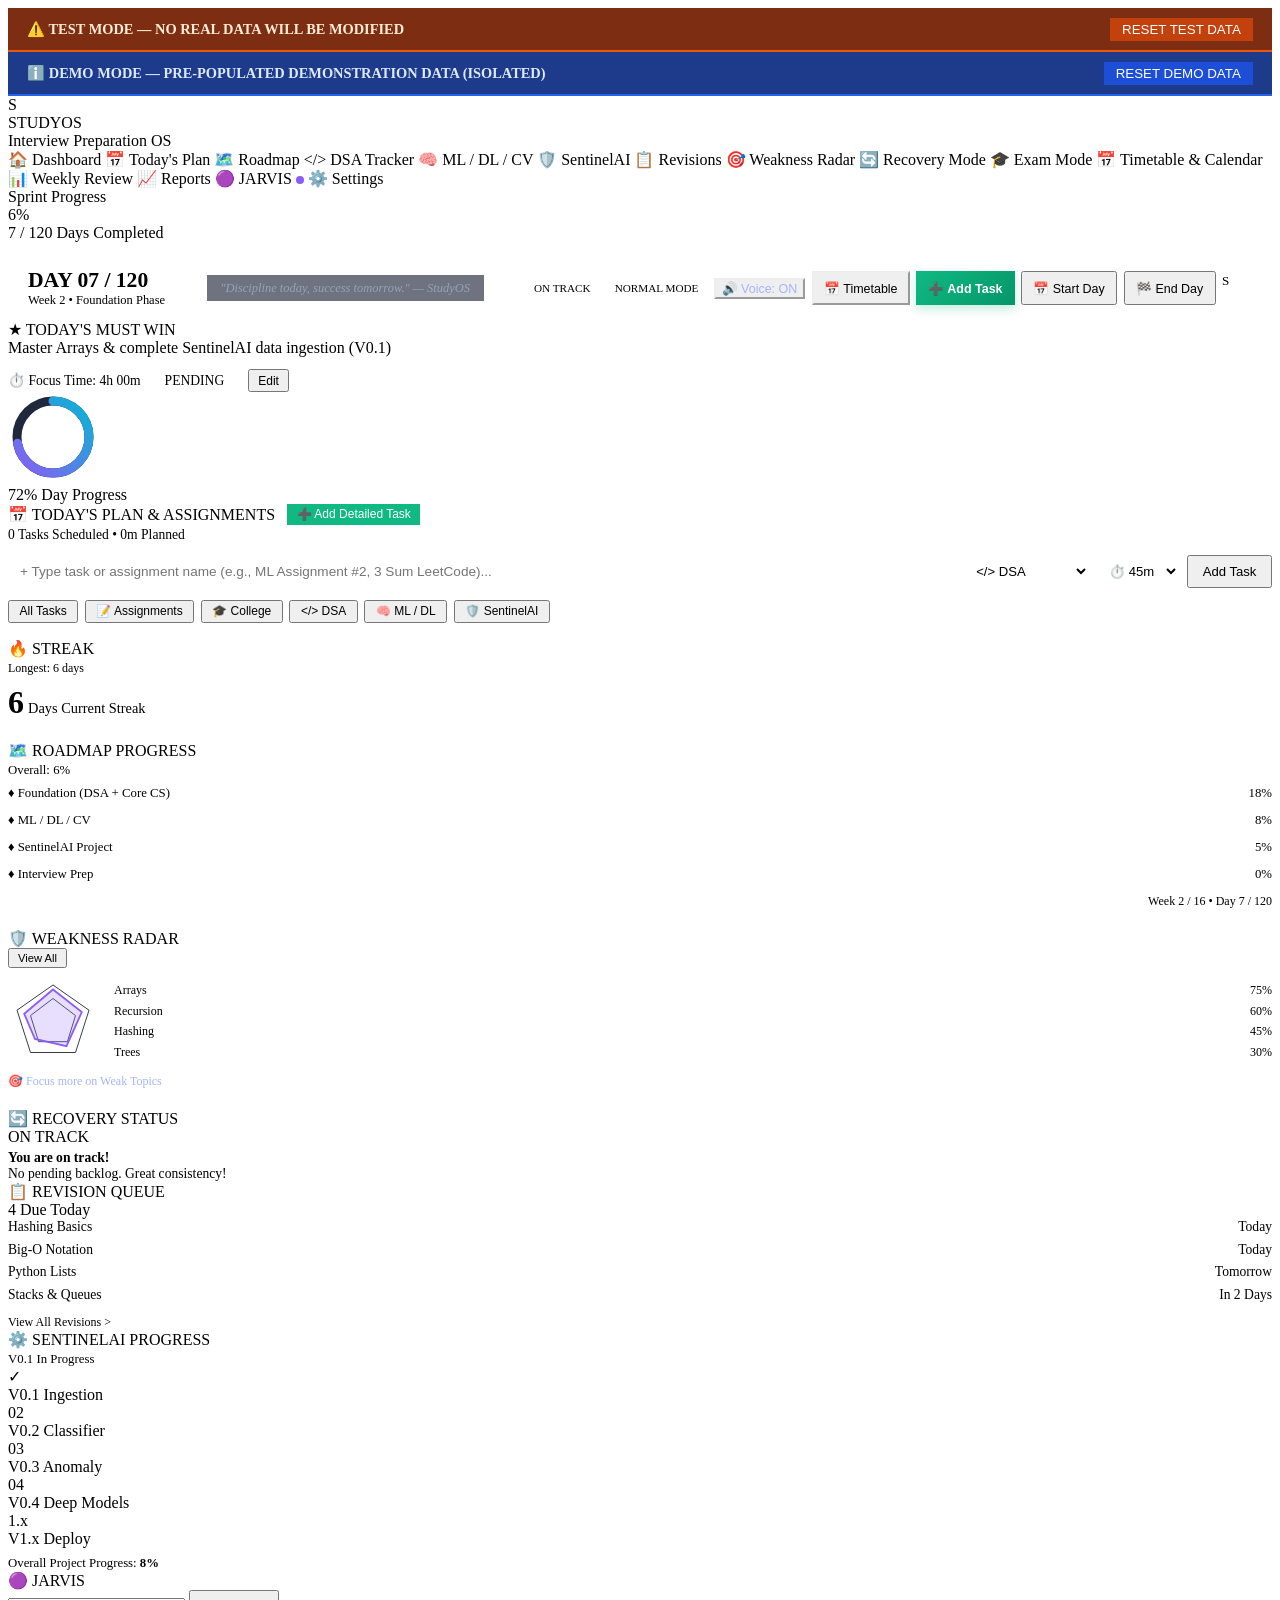
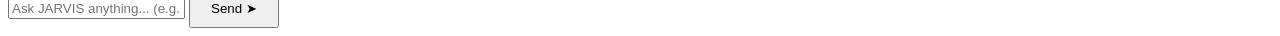
==== commit df5522a6: "added timetable" ====
--- a/app/static/index.html
+++ b/app/static/index.html
@@ -40,6 +40,7 @@
         <a class="nav-item" onclick="openWeaknessRadarHub(this)"><span class="nav-item-icon">🎯</span> Weakness Radar</a>
         <a class="nav-item" onclick="openRecoveryHub(this)"><span class="nav-item-icon">🔄</span> Recovery Mode</a>
         <a class="nav-item" onclick="openExamModeHub(this)"><span class="nav-item-icon">🎓</span> Exam Mode</a>
+        <a class="nav-item" onclick="openTimetableHub(this)"><span class="nav-item-icon">📅</span> Timetable & Calendar</a>
         <a class="nav-item" onclick="setActiveNavItem(this); openModal('weekly-review-modal');"><span class="nav-item-icon">📊</span> Weekly Review</a>
         <a class="nav-item" onclick="openReportsHub(this)"><span class="nav-item-icon">📈</span> Reports</a>
         <a class="nav-item" onclick="setActiveNavItem(this); document.getElementById('jarvis-input').focus();"><span class="nav-item-icon">🟣</span> JARVIS <span style="display:inline-block; width:8px; height:8px; background:#8b5cf6; border-radius:50%; margin-left:auto;"></span></a>
@@ -76,8 +77,11 @@
           <span id="health-badge" class="badge badge-green" style="white-space:nowrap; flex-shrink:0; font-size:0.7rem; padding:0.25rem 0.55rem;">ON TRACK</span>
           <span id="sprint-mode-badge" class="badge badge-indigo" style="white-space:nowrap; flex-shrink:0; font-size:0.7rem; padding:0.25rem 0.55rem;">NORMAL MODE</span>
           
+          <button id="voice-toggle-btn" class="btn btn-secondary" style="white-space:nowrap; flex-shrink:0; font-size:0.78rem; border-color:var(--accent-indigo); color:#A5B4FC;" onclick="toggleVoiceAnnouncements()">🔊 Voice: ON</button>
+          
           <button id="start-sprint-btn" class="btn btn-accent" style="display:none; white-space:nowrap; flex-shrink:0; background:linear-gradient(135deg, #6366F1, #8B5CF6); color:#fff; font-weight:700; border:none; padding:0.35rem 0.65rem; height:34px; font-size:0.78rem;" onclick="openModal('start-sprint-modal')">🚀 Start Sprint</button>
 
+          <button class="btn btn-secondary" style="white-space:nowrap; flex-shrink:0; border-color:var(--accent-cyan); color:var(--accent-cyan); padding:0.35rem 0.65rem; height:34px; font-size:0.78rem;" onclick="openTimetableHub()">📅 Timetable</button>
           <button class="btn btn-accent" style="white-space:nowrap; flex-shrink:0; background:linear-gradient(135deg, #10B981, #059669); color:#fff; font-weight:700; border:none; padding:0.35rem 0.75rem; height:34px; font-size:0.78rem; box-shadow:0 4px 10px rgba(16,185,129,0.25);" onclick="openModal('add-task-modal')">➕ Add Task</button>
           <button class="btn btn-primary" style="white-space:nowrap; flex-shrink:0; padding:0.35rem 0.65rem; height:34px; font-size:0.78rem;" onclick="openModal('start-day-modal')">📅 Start Day</button>
           <button class="btn btn-secondary" style="white-space:nowrap; flex-shrink:0; padding:0.35rem 0.65rem; height:34px; font-size:0.78rem;" onclick="openModal('end-day-modal')">🏁 End Day</button>
@@ -577,6 +581,148 @@
     </div>
   </div>
 
+  <!-- 8.5 Editable Timetable & Calendar Sync Modal -->
+  <div id="timetable-modal" class="modal-overlay" style="display:none;">
+    <div class="modal-content" style="max-width:1150px; max-height:92vh; overflow-y:auto;">
+      <div class="card-header" style="margin-bottom:0.75rem;">
+        <div class="card-title" style="display:flex; align-items:center; gap:0.5rem;">
+          <span>📅 WEEKLY TIMETABLE MATRIX & CALENDAR SYNC</span>
+        </div>
+        <button class="btn btn-secondary" onclick="closeModal('timetable-modal')">X</button>
+      </div>
+
+      <!-- Feed Sync & Mode Toggle Bar -->
+      <div style="display:flex; justify-content:space-between; align-items:center; background:var(--bg-surface); border:1px solid var(--border-bright); border-radius:var(--radius-md); padding:0.75rem 1rem; margin-bottom:1rem; flex-wrap:wrap; gap:0.75rem;">
+        <div style="display:flex; gap:0.5rem; align-items:center;">
+          <button id="tt-tab-matrix-btn" class="btn btn-primary" style="font-size:0.8rem; padding:0.35rem 0.85rem;" onclick="switchTimetableTab('matrix')">📊 Weekly Matrix Editor</button>
+          <button id="tt-tab-list-btn" class="btn btn-secondary" style="font-size:0.8rem; padding:0.35rem 0.85rem;" onclick="switchTimetableTab('list')">📋 List / Single Slot View</button>
+        </div>
+
+        <form onsubmit="handleCalendarSyncSubmit(event)" style="display:flex; gap:0.4rem; flex:1; max-width:500px;">
+          <input type="url" id="cal-ics-url-input" placeholder="Paste Google Calendar .ics URL" style="flex:1; background:var(--bg-card); border:1px solid var(--border-subtle); color:var(--text-primary); padding:0.35rem 0.65rem; border-radius:var(--radius-sm); font-size:0.78rem;">
+          <button type="submit" class="btn btn-secondary" style="font-size:0.78rem; white-space:nowrap; border-color:var(--accent-indigo); color:#A5B4FC;">🔄 Sync Feed</button>
+        </form>
+      </div>
+
+      <!-- TAB 1: WEEKLY TABULAR MATRIX VIEW (Editable Grid) -->
+      <div id="timetable-tab-matrix" style="display:block;">
+        <div style="display:flex; justify-content:space-between; align-items:center; margin-bottom:0.75rem;">
+          <div style="font-size:0.82rem; color:var(--text-secondary);">
+            💡 <strong>Interactive Weekly Matrix</strong>: Edit any activity title or category directly inside the table cells below and click <strong>Save All Changes</strong>.
+          </div>
+          <div style="display:flex; gap:0.5rem;">
+            <button class="btn btn-secondary" style="font-size:0.78rem; padding:0.3rem 0.65rem;" onclick="addMatrixTimeRow()">➕ Add Time Row</button>
+            <button class="btn btn-primary" style="font-size:0.78rem; padding:0.35rem 1rem; background:linear-gradient(135deg, #10B981, #059669); border:none;" onclick="saveMatrixTimetable()">💾 Save All Changes</button>
+          </div>
+        </div>
+
+        <!-- Tabular Matrix Table Container -->
+        <div style="overflow-x:auto; border:1px solid var(--border-bright); border-radius:var(--radius-md); max-height:460px; overflow-y:auto; background:var(--bg-card);">
+          <table style="width:100%; border-collapse:collapse; text-align:left; font-size:0.8rem; color:var(--text-primary);">
+            <thead>
+              <tr style="background:var(--bg-surface); border-bottom:2px solid var(--border-bright); position:sticky; top:0; z-index:10;">
+                <th style="padding:0.6rem 0.8rem; min-width:120px; color:var(--accent-cyan); font-weight:700;">Time Slot</th>
+                <th style="padding:0.6rem 0.8rem; min-width:140px; color:#F8FAFC;">Monday</th>
+                <th style="padding:0.6rem 0.8rem; min-width:140px; color:#F8FAFC;">Tuesday</th>
+                <th style="padding:0.6rem 0.8rem; min-width:140px; color:#F8FAFC;">Wednesday</th>
+                <th style="padding:0.6rem 0.8rem; min-width:140px; color:#F8FAFC;">Thursday</th>
+                <th style="padding:0.6rem 0.8rem; min-width:140px; color:#F8FAFC;">Friday</th>
+                <th style="padding:0.6rem 0.8rem; min-width:140px; color:#F8FAFC;">Saturday</th>
+                <th style="padding:0.6rem 0.8rem; min-width:140px; color:#F8FAFC;">Sunday</th>
+              </tr>
+            </thead>
+            <tbody id="timetable-matrix-tbody">
+              <!-- Dynamically rendered by controller.js -->
+            </tbody>
+          </table>
+        </div>
+      </div>
+
+      <!-- TAB 2: LIST & SINGLE SLOT FORM VIEW -->
+      <div id="timetable-tab-list" style="display:none;">
+        <!-- Day Filter Pills -->
+        <div style="display:flex; gap:0.4rem; overflow-x:auto; padding-bottom:0.5rem; margin-bottom:1rem;">
+          <button class="btn btn-primary tt-day-pill" onclick="filterTimetableDay('All', this)" style="font-size:0.75rem; padding:0.25rem 0.75rem;">All Days</button>
+          <button class="btn btn-secondary tt-day-pill" onclick="filterTimetableDay('Daily', this)" style="font-size:0.75rem; padding:0.25rem 0.75rem;">Daily</button>
+          <button class="btn btn-secondary tt-day-pill" onclick="filterTimetableDay('Monday', this)" style="font-size:0.75rem; padding:0.25rem 0.75rem;">Mon</button>
+          <button class="btn btn-secondary tt-day-pill" onclick="filterTimetableDay('Tuesday', this)" style="font-size:0.75rem; padding:0.25rem 0.75rem;">Tue</button>
+          <button class="btn btn-secondary tt-day-pill" onclick="filterTimetableDay('Wednesday', this)" style="font-size:0.75rem; padding:0.25rem 0.75rem;">Wed</button>
+          <button class="btn btn-secondary tt-day-pill" onclick="filterTimetableDay('Thursday', this)" style="font-size:0.75rem; padding:0.25rem 0.75rem;">Thu</button>
+          <button class="btn btn-secondary tt-day-pill" onclick="filterTimetableDay('Friday', this)" style="font-size:0.75rem; padding:0.25rem 0.75rem;">Fri</button>
+          <button class="btn btn-secondary tt-day-pill" onclick="filterTimetableDay('Saturday', this)" style="font-size:0.75rem; padding:0.25rem 0.75rem;">Sat</button>
+          <button class="btn btn-secondary tt-day-pill" onclick="filterTimetableDay('Sunday', this)" style="font-size:0.75rem; padding:0.25rem 0.75rem;">Sun</button>
+        </div>
+
+        <!-- Schedule Slots Container -->
+        <div id="timetable-slots-list" style="display:flex; flex-direction:column; gap:0.6rem; margin-bottom:1.5rem; max-height:280px; overflow-y:auto;">
+          <!-- Dynamically rendered by controller.js -->
+        </div>
+
+        <!-- Add New Slot Form -->
+        <div style="background:var(--bg-surface); border:1px solid var(--border-bright); border-radius:var(--radius-md); padding:1rem;">
+          <div style="font-weight:700; font-size:0.88rem; color:var(--text-primary); margin-bottom:0.75rem;">➕ ADD / EDIT SINGLE SLOT</div>
+          <form onsubmit="handleCreateTimetableSubmit(event)">
+            <div style="display:grid; grid-template-columns:1fr 1fr 1fr; gap:0.5rem; margin-bottom:0.5rem;">
+              <div>
+                <label style="font-size:0.75rem; color:var(--text-muted); display:block; margin-bottom:0.2rem;">Day of Week</label>
+                <select id="tt-form-day" style="width:100%; background:var(--bg-card); border:1px solid var(--border-subtle); color:var(--text-primary); padding:0.4rem; border-radius:var(--radius-sm); font-size:0.8rem;">
+                  <option value="Daily">Daily (Every Day)</option>
+                  <option value="Monday">Monday</option>
+                  <option value="Tuesday">Tuesday</option>
+                  <option value="Wednesday">Wednesday</option>
+                  <option value="Thursday">Thursday</option>
+                  <option value="Friday">Friday</option>
+                  <option value="Saturday">Saturday</option>
+                  <option value="Sunday">Sunday</option>
+                </select>
+              </div>
+              <div>
+                <label style="font-size:0.75rem; color:var(--text-muted); display:block; margin-bottom:0.2rem;">Start Time (HH:MM)</label>
+                <input type="time" id="tt-form-start" value="09:00" style="width:100%; background:var(--bg-card); border:1px solid var(--border-subtle); color:var(--text-primary); padding:0.4rem; border-radius:var(--radius-sm); font-size:0.8rem;" required>
+              </div>
+              <div>
+                <label style="font-size:0.75rem; color:var(--text-muted); display:block; margin-bottom:0.2rem;">End Time (HH:MM)</label>
+                <input type="time" id="tt-form-end" value="10:00" style="width:100%; background:var(--bg-card); border:1px solid var(--border-subtle); color:var(--text-primary); padding:0.4rem; border-radius:var(--radius-sm); font-size:0.8rem;" required>
+              </div>
+            </div>
+
+            <div style="display:grid; grid-template-columns:2fr 1fr; gap:0.5rem; margin-bottom:0.5rem;">
+              <div>
+                <label style="font-size:0.75rem; color:var(--text-muted); display:block; margin-bottom:0.2rem;">Activity Title / Subject</label>
+                <input type="text" id="tt-form-title" placeholder="e.g. DAA Lecture, Machine Learning Lab..." style="width:100%; background:var(--bg-card); border:1px solid var(--border-subtle); color:var(--text-primary); padding:0.4rem; border-radius:var(--radius-sm); font-size:0.8rem;" required>
+              </div>
+              <div>
+                <label style="font-size:0.75rem; color:var(--text-muted); display:block; margin-bottom:0.2rem;">Category</label>
+                <select id="tt-form-cat" style="width:100%; background:var(--bg-card); border:1px solid var(--border-subtle); color:var(--text-primary); padding:0.4rem; border-radius:var(--radius-sm); font-size:0.8rem;">
+                  <option value="College">🎓 College</option>
+                  <option value="Exam">🎓 Exam</option>
+                  <option value="Assignment">📝 Assignment</option>
+                  <option value="DSA">&lt;/&gt; DSA</option>
+                  <option value="ML">🧠 ML</option>
+                  <option value="SentinelAI">🛡️ SentinelAI</option>
+                  <option value="Break">☕ Break</option>
+                </select>
+              </div>
+            </div>
+
+            <div style="margin-bottom:0.75rem;">
+              <label style="font-size:0.75rem; color:var(--text-muted); display:block; margin-bottom:0.2rem;">Spoken Voice Announcement Text</label>
+              <input type="text" id="tt-form-spoken" placeholder="e.g. Attention! It is 9:00 AM. Time for DAA Lecture in Room 302." style="width:100%; background:var(--bg-card); border:1px solid var(--border-subtle); color:var(--text-primary); padding:0.4rem; border-radius:var(--radius-sm); font-size:0.8rem;">
+            </div>
+
+            <div style="display:flex; justify-content:space-between; align-items:center;">
+              <label style="font-size:0.8rem; color:var(--text-secondary); cursor:pointer; display:flex; align-items:center; gap:0.4rem;">
+                <input type="checkbox" id="tt-form-blocked" checked style="accent-color:var(--accent-indigo);"> Block this time slot
+              </label>
+              <button type="submit" class="btn btn-primary" style="font-size:0.8rem; padding:0.45rem 1.2rem;">Add Slot</button>
+            </div>
+          </form>
+        </div>
+      </div>
+
+    </div>
+  </div>
+
   <!-- 9. Reports & Backup Modal -->
   <div id="reports-modal" class="modal-overlay" style="display:none;">
     <div class="modal-content">
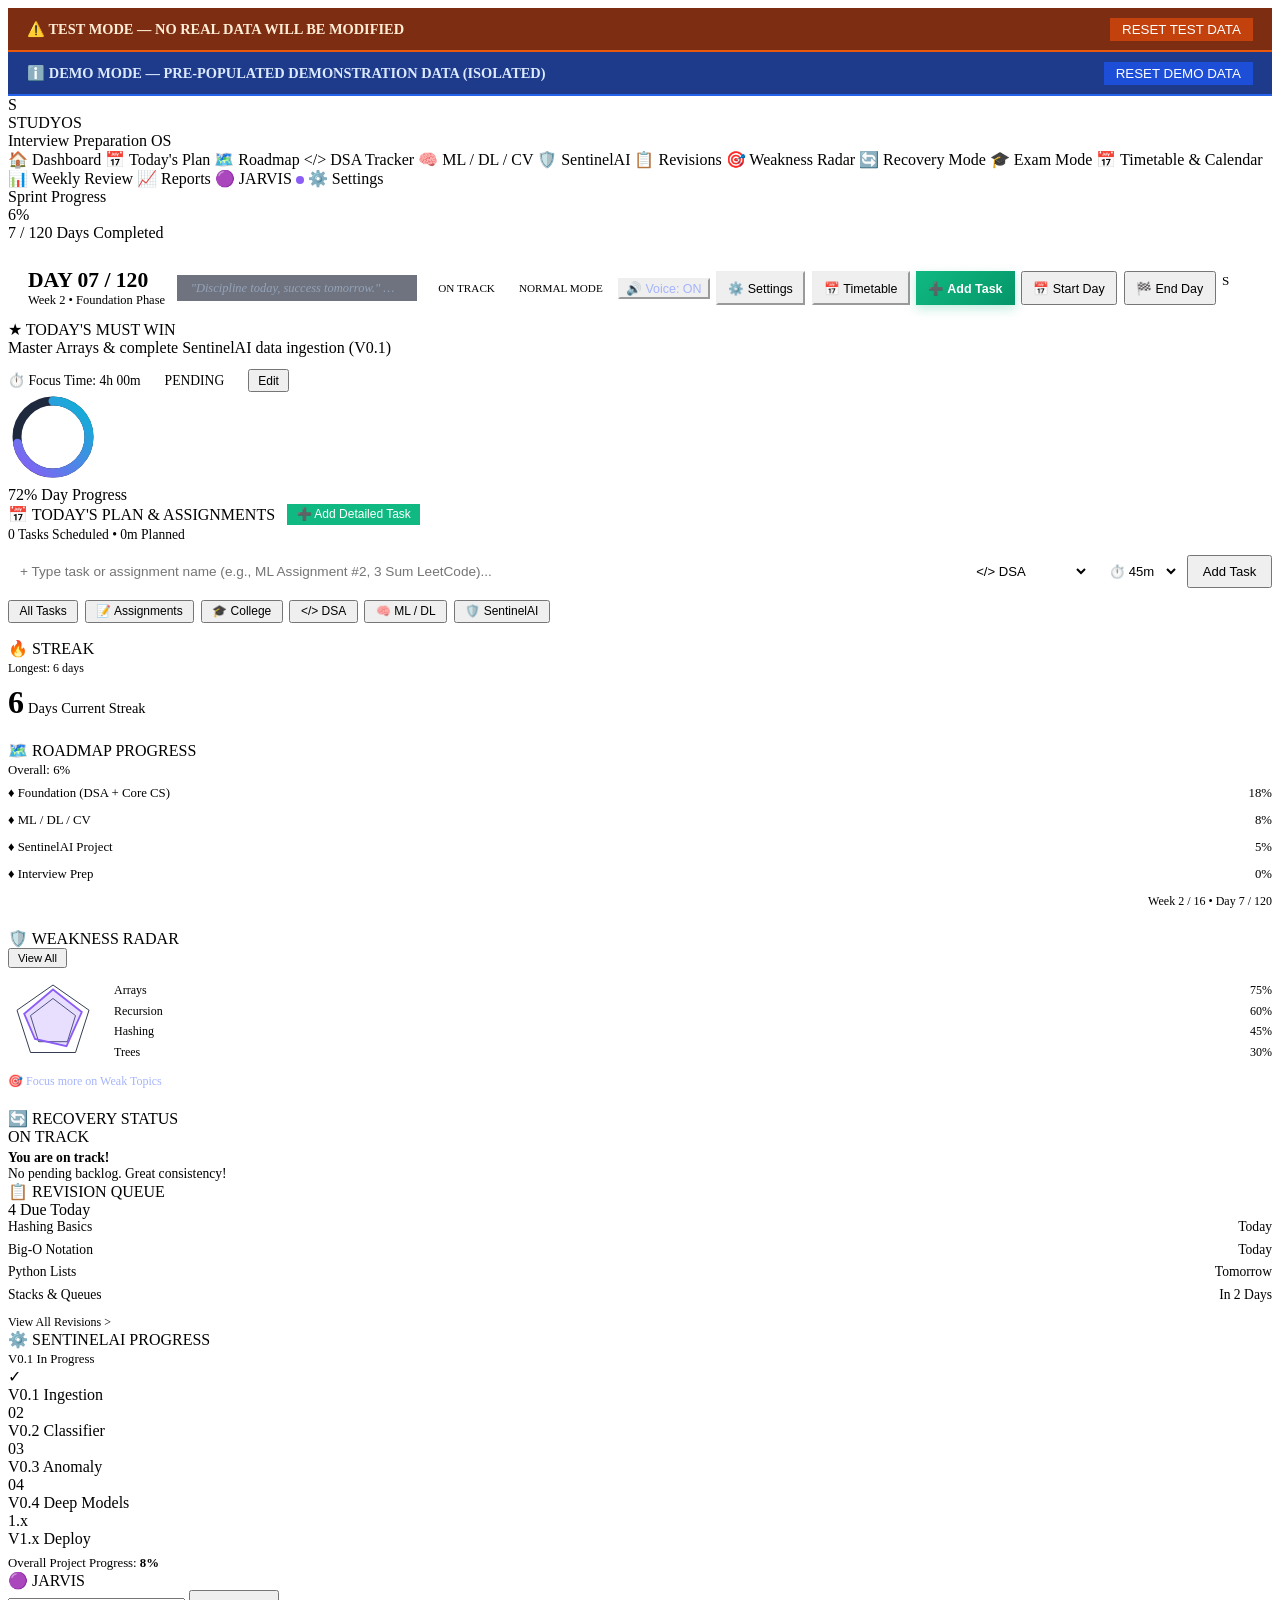
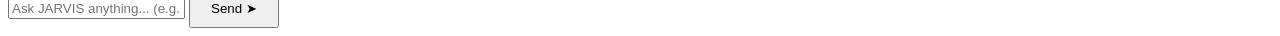
==== commit 313ac1f4: "fixed  the 120 day sprint issue" ====
--- a/app/static/index.html
+++ b/app/static/index.html
@@ -78,6 +78,7 @@
           <span id="sprint-mode-badge" class="badge badge-indigo" style="white-space:nowrap; flex-shrink:0; font-size:0.7rem; padding:0.25rem 0.55rem;">NORMAL MODE</span>
           
           <button id="voice-toggle-btn" class="btn btn-secondary" style="white-space:nowrap; flex-shrink:0; font-size:0.78rem; border-color:var(--accent-indigo); color:#A5B4FC;" onclick="toggleVoiceAnnouncements()">🔊 Voice: ON</button>
+          <button class="btn btn-secondary" style="white-space:nowrap; flex-shrink:0; font-size:0.78rem; border-color:var(--border-bright); color:var(--text-secondary); height:34px; padding:0.35rem 0.65rem;" onclick="openSettingsHub()" title="System Settings & Backup Controls">⚙️ Settings</button>
           
           <button id="start-sprint-btn" class="btn btn-accent" style="display:none; white-space:nowrap; flex-shrink:0; background:linear-gradient(135deg, #6366F1, #8B5CF6); color:#fff; font-weight:700; border:none; padding:0.35rem 0.65rem; height:34px; font-size:0.78rem;" onclick="openModal('start-sprint-modal')">🚀 Start Sprint</button>
 
@@ -621,7 +622,7 @@
           <table style="width:100%; border-collapse:collapse; text-align:left; font-size:0.8rem; color:var(--text-primary);">
             <thead>
               <tr style="background:var(--bg-surface); border-bottom:2px solid var(--border-bright); position:sticky; top:0; z-index:10;">
-                <th style="padding:0.6rem 0.8rem; min-width:120px; color:var(--accent-cyan); font-weight:700;">Time Slot</th>
+                <th style="padding:0.6rem 0.8rem; min-width:135px; color:var(--accent-cyan); font-weight:700;">Time Slot</th>
                 <th style="padding:0.6rem 0.8rem; min-width:140px; color:#F8FAFC;">Monday</th>
                 <th style="padding:0.6rem 0.8rem; min-width:140px; color:#F8FAFC;">Tuesday</th>
                 <th style="padding:0.6rem 0.8rem; min-width:140px; color:#F8FAFC;">Wednesday</th>
@@ -744,10 +745,18 @@
         <div class="card-title">⚙️ SYSTEM SETTINGS & ENVIRONMENT</div>
         <button class="btn btn-secondary" onclick="closeModal('settings-modal')">X</button>
       </div>
-      <div style="display:flex; flex-direction:column; gap:1rem; margin-bottom:1.5rem;">
+      <div style="display:flex; flex-direction:column; gap:0.75rem; margin-bottom:1.5rem;">
+        <div style="font-weight:700; font-size:0.85rem; color:var(--text-secondary);">ENVIRONMENT MODES</div>
         <button class="btn btn-primary" onclick="requestEnvSwitch('REAL'); closeModal('settings-modal');">Switch to REAL MODE</button>
         <button class="btn btn-secondary" onclick="requestEnvSwitch('TEST'); closeModal('settings-modal');">Switch to TEST MODE</button>
         <button class="btn btn-secondary" onclick="requestEnvSwitch('DEMO'); closeModal('settings-modal');">Switch to DEMO MODE</button>
+        
+        <div style="border-top:1px solid var(--border-subtle); margin:0.5rem 0 0.25rem 0; padding-top:0.75rem; font-weight:700; font-size:0.85rem; color:var(--text-secondary);">SPRINT BACKUP CONTROLS</div>
+        <button class="btn btn-secondary" style="border-color:#8B5CF6; color:#A5B4FC; font-weight:700;" onclick="openRestartSprintModal()">
+          🔄 Restart 120-Day Sprint (Reset & Restart)
+        </button>
+
+        <div style="border-top:1px solid var(--border-subtle); margin:0.5rem 0 0.25rem 0; padding-top:0.75rem; font-weight:700; font-size:0.85rem; color:var(--text-secondary);">KIOSK & SLEEP</div>
         <button class="btn btn-secondary" onclick="toggleWallSleep(); closeModal('settings-modal');">Activate Wall Sleep Mode</button>
       </div>
       <button class="btn btn-secondary" style="width:100%;" onclick="closeModal('settings-modal')">Close Settings</button>
@@ -835,6 +844,27 @@
     </div>
   </div>
 
+  <div id="restart-sprint-modal" class="modal-overlay" style="display:none;">
+    <div class="modal-content">
+      <div class="card-header">
+        <div class="card-title">🔄 RESTART 120-DAY SPRINT</div>
+        <button class="btn btn-secondary" onclick="closeModal('restart-sprint-modal')">X</button>
+      </div>
+      <p style="color:var(--text-secondary); margin-bottom:1rem; font-size:0.85rem; line-height:1.4;">
+        Use this as a backup if you need to reset and restart your 120-day preparation cycle. Selecting a start date will set that date as <strong>Day 01</strong>.
+      </p>
+      <form onsubmit="handleRestartSprintSubmit(event)">
+        <div class="form-group">
+          <label>New Sprint Start Date (Day 01)</label>
+          <input type="date" id="restart-sprint-date-input" required>
+        </div>
+        <button type="submit" class="btn btn-accent" style="width:100%; margin-top:1rem; background:linear-gradient(135deg, #8B5CF6, #6366F1); color:#fff; font-weight:700; border:none;">
+          Confirm & Restart 120-Day Sprint
+        </button>
+      </form>
+    </div>
+  </div>
+
   <div id="weekly-review-modal" class="modal-overlay" style="display:none;">
     <div class="modal-content">
       <div class="card-header">
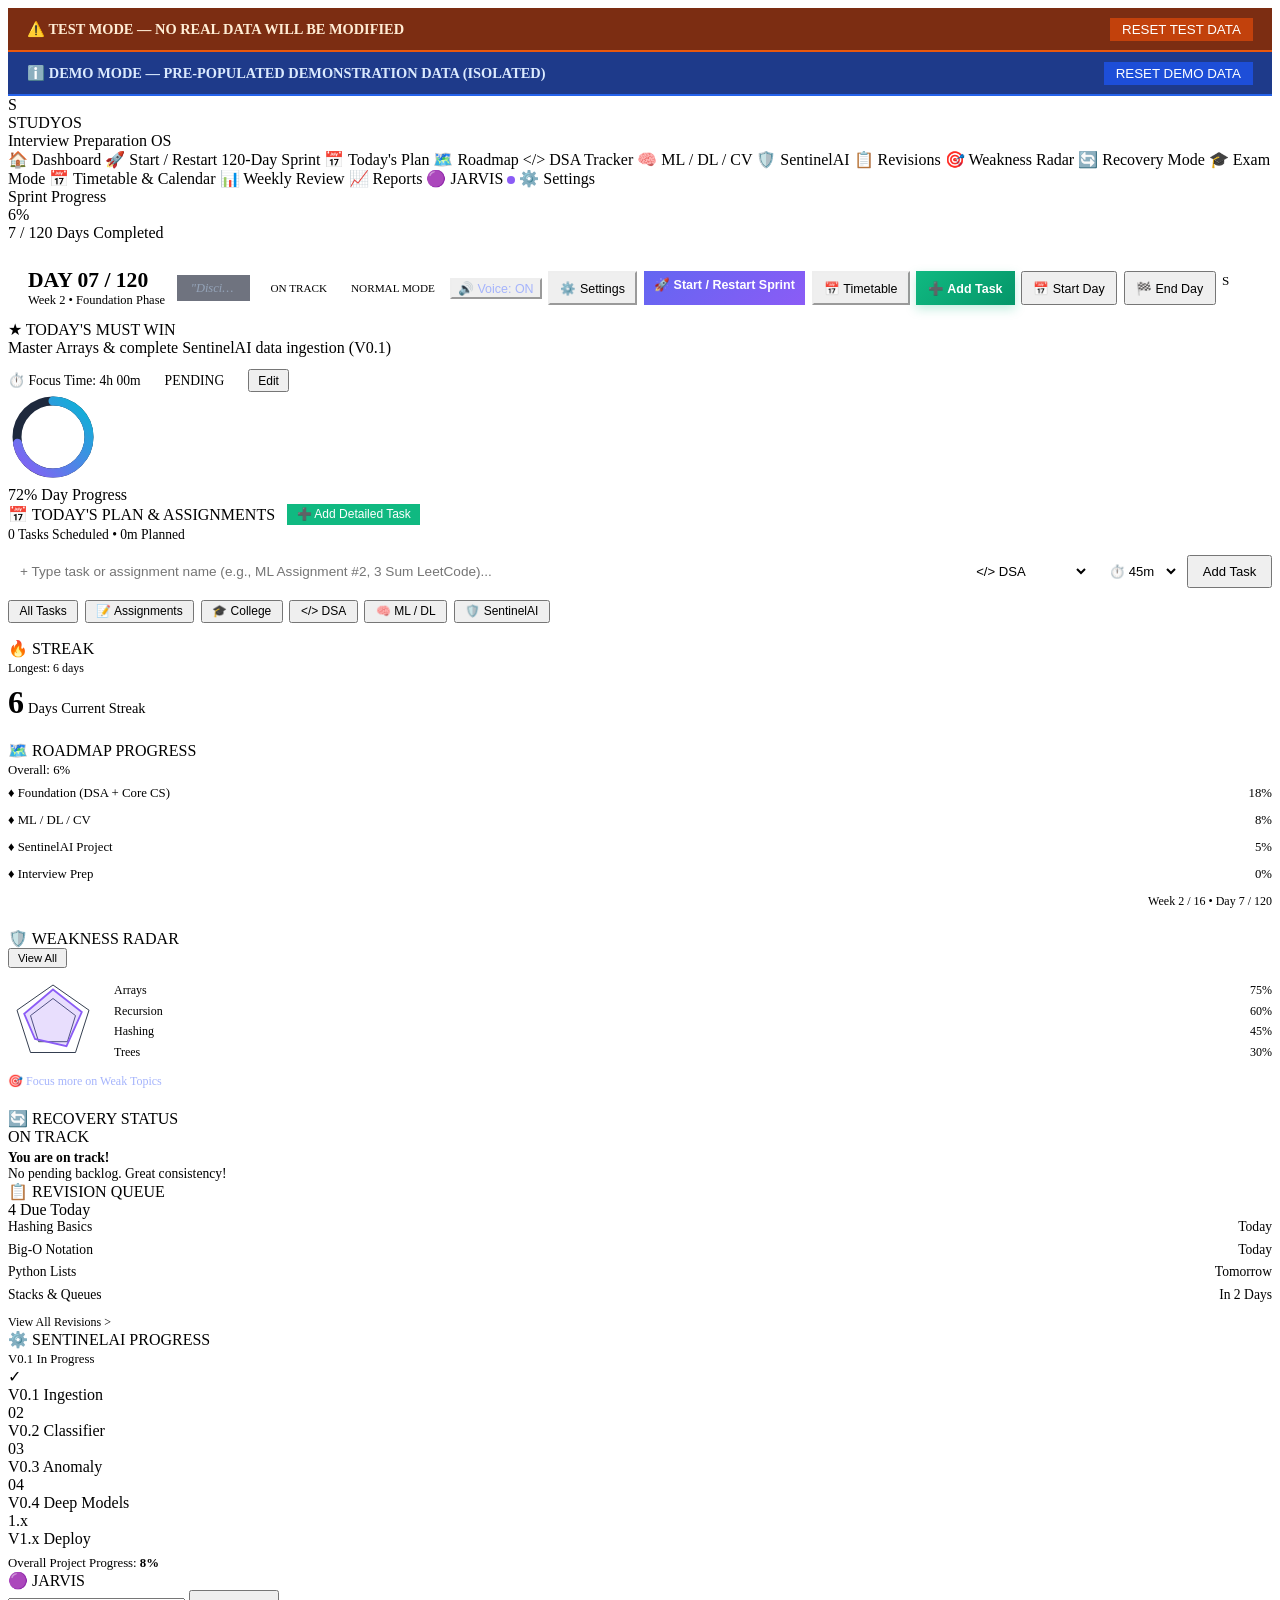
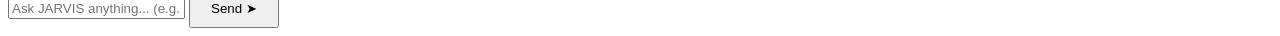
==== commit 95cabcd9: "added permanent start/restart sprint button, dynamic wall stats, and cache busters" ====
--- a/app/static/index.html
+++ b/app/static/index.html
@@ -31,6 +31,7 @@
 
       <nav class="sidebar-nav">
         <a class="nav-item active" onclick="setActiveNavItem(this); loadDashboardData();"><span class="nav-item-icon">🏠</span> Dashboard</a>
+        <a class="nav-item" onclick="openStartOrRestartSprintModal()"><span class="nav-item-icon">🚀</span> Start / Restart 120-Day Sprint</a>
         <a class="nav-item" onclick="setActiveNavItem(this); openModal('start-day-modal');"><span class="nav-item-icon">📅</span> Today's Plan</a>
         <a class="nav-item" onclick="openRoadmapHub(this)"><span class="nav-item-icon">🗺️</span> Roadmap</a>
         <a class="nav-item" onclick="openDsaTrackerHub(this)"><span class="nav-item-icon">&lt;/&gt;</span> DSA Tracker</a>
@@ -80,7 +81,7 @@
           <button id="voice-toggle-btn" class="btn btn-secondary" style="white-space:nowrap; flex-shrink:0; font-size:0.78rem; border-color:var(--accent-indigo); color:#A5B4FC;" onclick="toggleVoiceAnnouncements()">🔊 Voice: ON</button>
           <button class="btn btn-secondary" style="white-space:nowrap; flex-shrink:0; font-size:0.78rem; border-color:var(--border-bright); color:var(--text-secondary); height:34px; padding:0.35rem 0.65rem;" onclick="openSettingsHub()" title="System Settings & Backup Controls">⚙️ Settings</button>
           
-          <button id="start-sprint-btn" class="btn btn-accent" style="display:none; white-space:nowrap; flex-shrink:0; background:linear-gradient(135deg, #6366F1, #8B5CF6); color:#fff; font-weight:700; border:none; padding:0.35rem 0.65rem; height:34px; font-size:0.78rem;" onclick="openModal('start-sprint-modal')">🚀 Start Sprint</button>
+          <button id="start-sprint-btn" class="btn btn-accent" style="display:inline-flex; white-space:nowrap; flex-shrink:0; background:linear-gradient(135deg, #6366F1, #8B5CF6); color:#fff; font-weight:700; border:none; padding:0.35rem 0.65rem; height:34px; font-size:0.78rem;" onclick="openStartOrRestartSprintModal()">🚀 Start / Restart Sprint</button>
 
           <button class="btn btn-secondary" style="white-space:nowrap; flex-shrink:0; border-color:var(--accent-cyan); color:var(--accent-cyan); padding:0.35rem 0.65rem; height:34px; font-size:0.78rem;" onclick="openTimetableHub()">📅 Timetable</button>
           <button class="btn btn-accent" style="white-space:nowrap; flex-shrink:0; background:linear-gradient(135deg, #10B981, #059669); color:#fff; font-weight:700; border:none; padding:0.35rem 0.75rem; height:34px; font-size:0.78rem; box-shadow:0 4px 10px rgba(16,185,129,0.25);" onclick="openModal('add-task-modal')">➕ Add Task</button>
